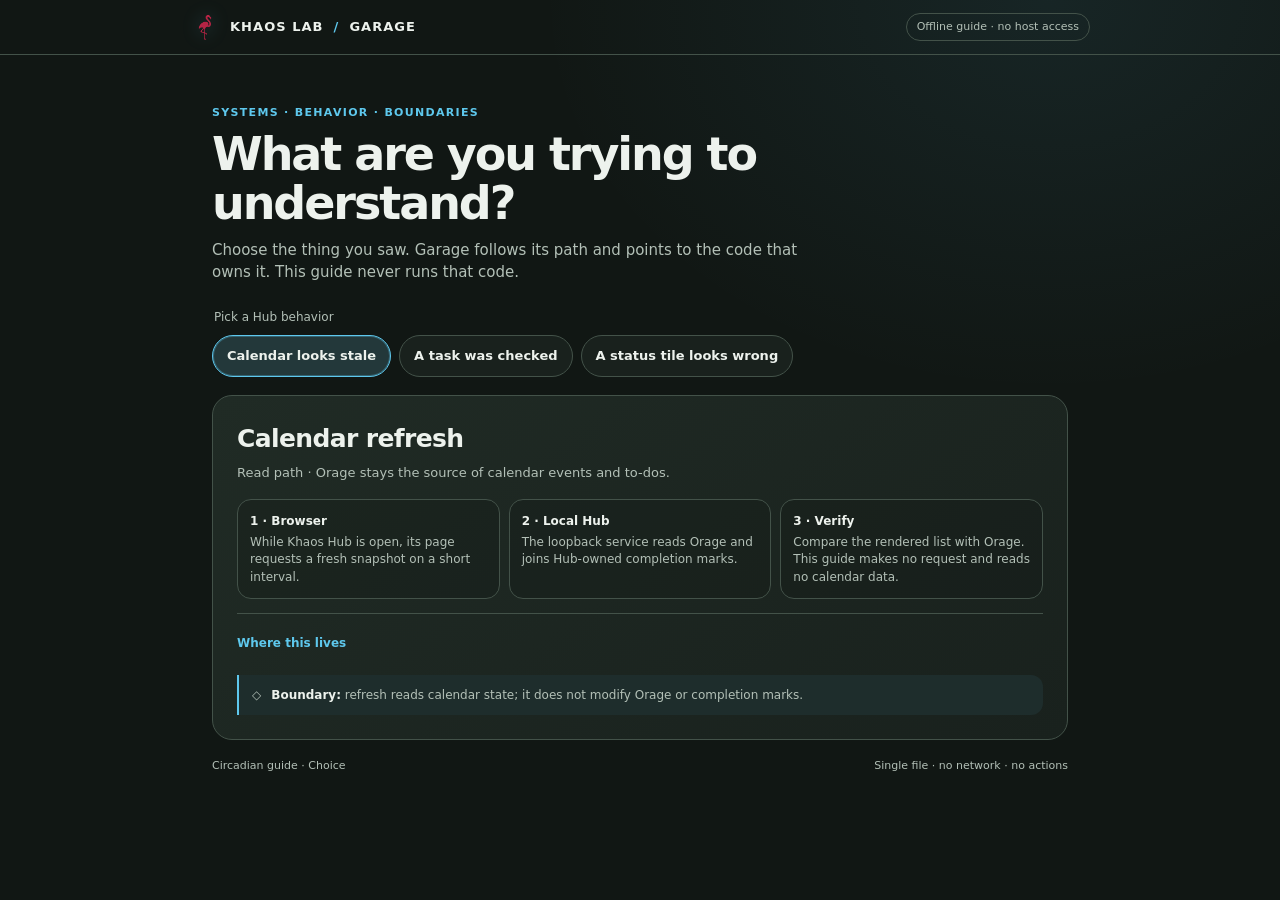
==== apps/surgery-workshop/garage.html @ 15146ae9 "Add flamingo mark to Garage guide" ====
<!doctype html>
<html lang="en" data-phase="choice">
<head>
  <meta charset="utf-8">
  <meta name="viewport" content="width=device-width, initial-scale=1, viewport-fit=cover">
  <meta name="color-scheme" content="dark">
  <meta http-equiv="Content-Security-Policy" content="default-src 'none'; script-src 'sha256-/oRCxbi/Ujf/NupQ1h5Ap+XFEtuH10cmDTjKqLeYPUA='; style-src 'sha256-V2mNKV0lddZavjaSSZyL/gI3XaQMJCJ0rju8p85yxZ4='; img-src data:; connect-src 'none'; font-src 'none'; base-uri 'none'; form-action 'none'; object-src 'none'; frame-ancestors 'none';">
  <meta name="referrer" content="no-referrer">
  <title>Garage · Khaos Lab</title>
  <style>
    :root{color-scheme:dark;--bg:#111714;--surface:#19211d;--raised:#202b25;--ink:#edf2ed;--muted:#b3c0b7;--line:#435249;--phase:#5ec8ed;font:16px/1.5 system-ui,-apple-system,"Segoe UI",sans-serif;background:var(--bg);color:var(--ink);font-synthesis:none;text-rendering:optimizeLegibility}
    *{box-sizing:border-box}body{min-width:320px;margin:0;background:radial-gradient(ellipse at 82% 0%,color-mix(in srgb,var(--phase) 8%,transparent),transparent 32rem),var(--bg)}
    a{color:inherit}button,input{font:inherit}.skip{position:absolute;left:12px;top:8px;z-index:2;padding:8px 12px;transform:translateY(-160%);border-radius:999px;background:var(--ink);color:var(--bg)}.skip:focus{transform:none}
    :focus-visible{outline:3px solid var(--phase);outline-offset:3px}.bar{display:flex;align-items:center;justify-content:space-between;gap:12px;padding:12px max(18px,calc((100vw - 900px)/2));border-bottom:1px solid var(--line)}
    .brand{display:flex;align-items:center;gap:10px;font-size:13px;font-weight:750;letter-spacing:.08em}.brand img{width:30px;height:30px;object-fit:contain;filter:drop-shadow(0 0 9px color-mix(in srgb,var(--phase) 30%,transparent))}.brand b{color:var(--phase)}.scope{padding:5px 10px;border:1px solid var(--line);border-radius:999px;color:var(--muted);font-size:11px}
    main{width:min(900px,100%);margin:auto;padding:clamp(22px,5vw,50px) 22px 32px}.eyebrow{margin:0 0 8px;color:var(--phase);font-size:11px;font-weight:760;letter-spacing:.12em;text-transform:uppercase}
    h1{margin:0;font-size:clamp(30px,5.2vw,46px);font-weight:620;letter-spacing:-.045em;line-height:1.08} .intro{max-width:62ch;margin:10px 0 24px;color:var(--muted);font-size:15px}
    fieldset{min-width:0;margin:0;padding:0;border:0}.legend{margin:0 0 9px;color:var(--muted);font-size:12px}.choices{display:flex;flex-wrap:wrap;gap:8px}.choice{display:inline-flex;min-height:42px;align-items:center;padding:8px 14px;border:1px solid var(--line);border-radius:999px;background:var(--surface);color:var(--ink);cursor:pointer;font-size:13px;font-weight:620;transition:background .16s,border-color .16s,transform .16s}
    .choice:hover{transform:translateY(-1px);border-color:var(--phase)}input:checked+.choice{border-color:var(--phase);background:color-mix(in srgb,var(--phase) 14%,var(--surface));box-shadow:inset 0 0 0 1px color-mix(in srgb,var(--phase) 30%,transparent)}
    .trace{margin-top:18px;padding:clamp(16px,3vw,24px);border:1px solid var(--line);border-radius:20px;background:linear-gradient(145deg,var(--raised),var(--surface))}.trace h2{margin:0;font-size:clamp(20px,3vw,25px);font-weight:650;letter-spacing:-.025em}.trace-intro{margin:6px 0 16px;color:var(--muted);font-size:13px}
    .path{display:grid;grid-template-columns:repeat(3,minmax(0,1fr));gap:9px;margin:0;padding:0;list-style:none}.path li{min-width:0;padding:12px;border:1px solid var(--line);border-radius:14px;background:color-mix(in srgb,var(--bg) 30%,transparent)}.path strong{display:block;margin-bottom:4px;font-size:12px}.path span{display:block;color:var(--muted);font-size:12px;line-height:1.45}
    details{margin-top:14px;border-top:1px solid var(--line);padding-top:11px}summary{width:max-content;max-width:100%;min-height:36px;display:flex;align-items:center;gap:8px;cursor:pointer;color:var(--phase);font-size:12px;font-weight:700}summary::marker{color:var(--phase)}.sources{display:grid;gap:6px;margin:10px 0 0;padding-left:18px;color:var(--muted);font-size:12px}.sources code{color:var(--ink);font:11px/1.45 ui-monospace,"SFMono-Regular",Consolas,monospace;overflow-wrap:anywhere}
    .boundary{display:flex;align-items:flex-start;gap:10px;margin:14px 0 0;padding:11px 13px;border-left:2px solid var(--phase);border-radius:0 12px 12px 0;background:color-mix(in srgb,var(--phase) 7%,var(--surface));color:var(--muted);font-size:12px}.boundary strong{color:var(--ink)}
    .foot{display:flex;flex-wrap:wrap;justify-content:space-between;gap:8px;margin-top:18px;color:var(--muted);font-size:11px}.foot a{color:var(--phase);text-decoration-thickness:1px;text-underline-offset:3px}
    .sr{position:absolute;width:1px;height:1px;overflow:hidden;clip:rect(0,0,0,0);clip-path:inset(50%);white-space:nowrap}.sr:focus-visible+.choice{outline:3px solid var(--phase);outline-offset:3px}
    html[data-phase="nyx"]{--phase:#ea9a97}html[data-phase="choice"]{--phase:#5ec8ed}html[data-phase="desire"]{--phase:#f6c177}html[data-phase="still-pine"]{--phase:#c4a7e7}
    @media(max-width:620px){main{padding-inline:16px}.path{grid-template-columns:1fr}.path li{padding:10px 12px}.bar{padding-inline:14px}.scope{font-size:10px}}
    @media(prefers-reduced-motion:reduce){*,*::before,*::after{scroll-behavior:auto!important;transition-duration:.01ms!important}.choice:hover{transform:none}}
  </style>
</head>
<body>
  <a class="skip" href="#main">Skip to guide</a>
  <header class="bar"><div class="brand"><img src="[data-uri]" alt="" aria-hidden="true">KHAOS LAB <b>/</b> GARAGE</div><span class="scope">Offline guide · no host access</span></header>
  <main id="main">
    <p class="eyebrow">SYSTEMS · BEHAVIOR · BOUNDARIES</p>
    <h1>What are you trying to understand?</h1>
    <p class="intro">Choose the thing you saw. Garage follows its path and points to the code that owns it. This guide never runs that code.</p>
    <fieldset>
      <legend class="legend">Pick a Hub behavior</legend>
      <div class="choices">
        <input class="sr" type="radio" name="context" id="ctx-refresh" checked>
        <label class="choice" for="ctx-refresh">Calendar looks stale</label>
        <input class="sr" type="radio" name="context" id="ctx-checkmark">
        <label class="choice" for="ctx-checkmark">A task was checked</label>
        <input class="sr" type="radio" name="context" id="ctx-tile">
        <label class="choice" for="ctx-tile">A status tile looks wrong</label>
      </div>
    </fieldset>

    <section class="trace trace-refresh" aria-labelledby="refresh-title">
      <h2 id="refresh-title">Calendar refresh</h2>
      <p class="trace-intro">Read path · Orage stays the source of calendar events and to-dos.</p>
      <ol class="path"><li><strong>1 · Browser</strong><span>While Khaos Hub is open, its page requests a fresh snapshot on a short interval.</span></li><li><strong>2 · Local Hub</strong><span>The loopback service reads Orage and joins Hub-owned completion marks.</span></li><li><strong>3 · Verify</strong><span>Compare the rendered list with Orage. This guide makes no request and reads no calendar data.</span></li></ol>
      <details><summary>Where this lives</summary><ul class="sources"><li><code>apps/khaos-hub/web/app.js</code> · refreshCalendar()</li><li><code>bin/khaos-hub</code> · calendar_items() / snapshot()</li><li><code>~/.local/share/orage/orage.ics</code> · source calendar</li></ul></details>
      <p class="boundary"><span aria-hidden="true">◇</span><span><strong>Boundary:</strong> refresh reads calendar state; it does not modify Orage or completion marks.</span></p>
    </section>
    <section class="trace trace-checkmark" aria-labelledby="checkmark-title">
      <h2 id="checkmark-title">Mark an item complete</h2>
      <p class="trace-intro">Narrow write · only the Hub’s completion state changes.</p>
      <ol class="path"><li><strong>1 · Browser</strong><span>A deliberate check sends the item ID, desired state, and revision.</span></li><li><strong>2 · Local Hub</strong><span>The loopback service checks origin, token, content type, and revision before saving.</span></li><li><strong>3 · Verify</strong><span>SQLite stores the mark and next revision. Orage text, status, and alarms stay unchanged.</span></li></ol>
      <details><summary>Where this lives</summary><ul class="sources"><li><code>apps/khaos-hub/web/app.js</code> · makeRow()</li><li><code>bin/khaos-hub</code> · Handler.allowed() / set_checked()</li><li><code>~/.local/share/khaos-hub/checks.db</code> · Hub-owned marks</li></ul></details>
      <p class="boundary"><span aria-hidden="true">◇</span><span><strong>Boundary:</strong> checking an item does not edit the Orage calendar.</span></p>
    </section>
    <section class="trace trace-tile" aria-labelledby="tile-title">
      <h2 id="tile-title">Inspect a status tile</h2>
      <p class="trace-intro">Fixture path · the overview’s sample tiles are not live telemetry.</p>
      <ol class="path"><li><strong>1 · Browser</strong><span>A selected sample scenario changes local presentation.</span></li><li><strong>2 · Fixture</strong><span>Labels and values come from a fixed array in the page bundle.</span></li><li><strong>3 · Verify</strong><span>There is no host, network, inventory, service, or cloud request behind these tiles.</span></li></ol>
      <details><summary>Where this lives</summary><ul class="sources"><li><code>apps/khaos-hub/web/index.html</code> · scenario controls</li><li><code>apps/khaos-hub/web/app.js</code> · cards[] / renderCards()</li></ul></details>
      <p class="boundary"><span aria-hidden="true">◇</span><span><strong>Boundary:</strong> sample values must not be treated as current system state.</span></p>
    </section>
    <footer class="foot"><span id="phase-label">Circadian guide · Choice</span><span>Single file · no network · no actions</span></footer>
  </main>
  <script>
    "use strict";
    const choices = [...document.querySelectorAll('input[name="context"]')];
    const traces = [...document.querySelectorAll('.trace')];
    function showContext() {
      const selected = choices.find(choice => choice.checked);
      const suffix = selected.id.replace('ctx-', '');
      traces.forEach(trace => { trace.hidden = !trace.classList.contains(`trace-${suffix}`); });
    }
    function setPhase() {
      const hour = new Date().getHours();
      const phase = hour < 6 || hour >= 21 ? 'nyx' : hour < 11 ? 'choice' : hour < 17 ? 'desire' : 'still-pine';
      document.documentElement.dataset.phase = phase;
      document.querySelector('#phase-label').textContent = `Circadian guide · ${phase.replace('-', ' ').replace(/\b\w/g, letter => letter.toUpperCase())}`;
    }
    choices.forEach(choice => choice.addEventListener('change', showContext));
    showContext(); setPhase(); setInterval(setPhase, 60000);
  </script>
</body>
</html>
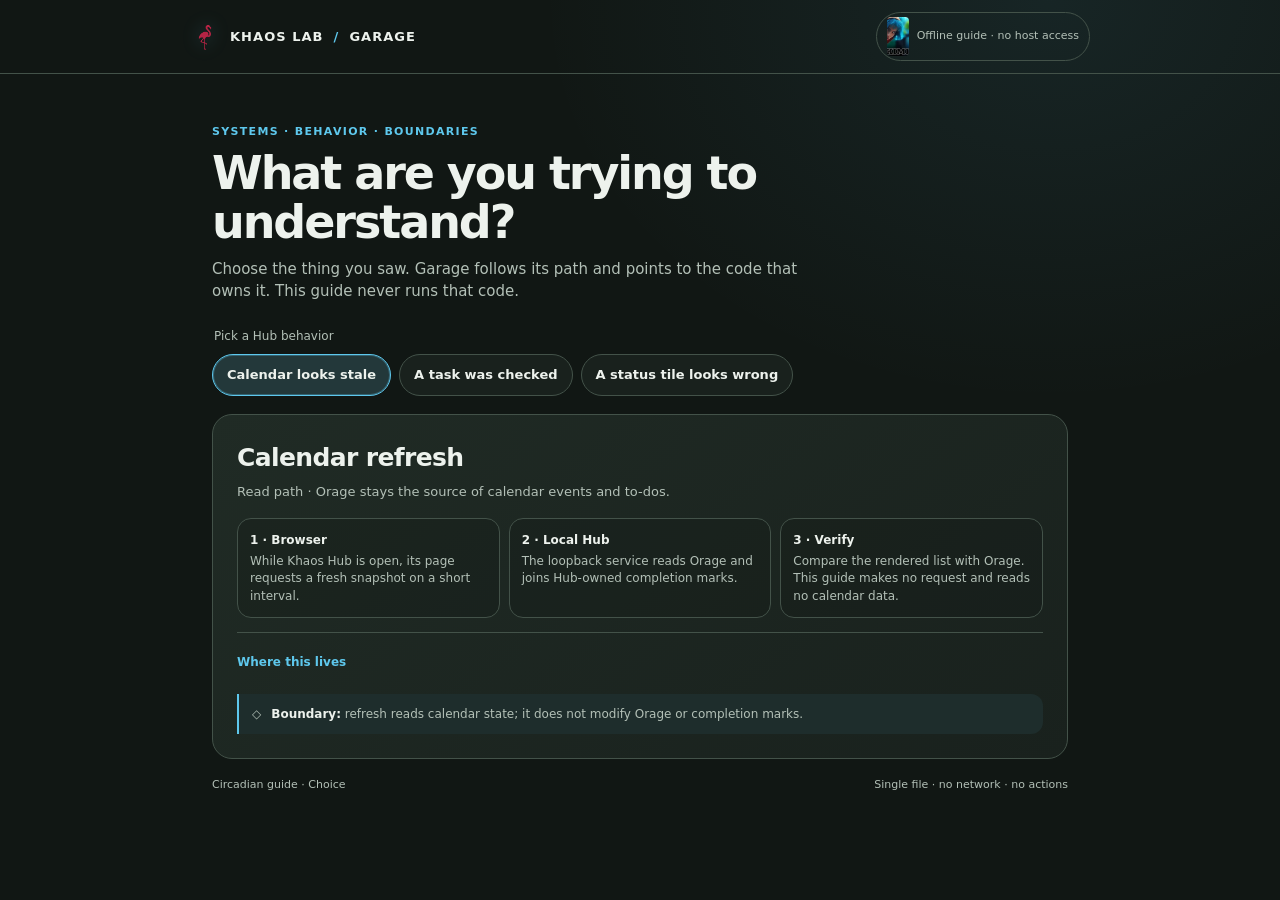
==== commit b9dda096: "Place Kimi wallpaper across Hub and Garage" ====
--- a/apps/surgery-workshop/garage.html
+++ b/apps/surgery-workshop/garage.html
@@ -4,7 +4,7 @@
   <meta charset="utf-8">
   <meta name="viewport" content="width=device-width, initial-scale=1, viewport-fit=cover">
   <meta name="color-scheme" content="dark">
-  <meta http-equiv="Content-Security-Policy" content="default-src 'none'; script-src 'sha256-/oRCxbi/Ujf/NupQ1h5Ap+XFEtuH10cmDTjKqLeYPUA='; style-src 'sha256-V2mNKV0lddZavjaSSZyL/gI3XaQMJCJ0rju8p85yxZ4='; img-src data:; connect-src 'none'; font-src 'none'; base-uri 'none'; form-action 'none'; object-src 'none'; frame-ancestors 'none';">
+  <meta http-equiv="Content-Security-Policy" content="default-src 'none'; script-src 'sha256-/oRCxbi/Ujf/NupQ1h5Ap+XFEtuH10cmDTjKqLeYPUA='; style-src 'sha256-67/rd/ySQ/ScGknBtT55vW5MFPFselOtuNJLcbR6eeE='; img-src data:; connect-src 'none'; font-src 'none'; base-uri 'none'; form-action 'none'; object-src 'none'; frame-ancestors 'none';">
   <meta name="referrer" content="no-referrer">
   <title>Garage · Khaos Lab</title>
   <style>
@@ -12,7 +12,7 @@
     *{box-sizing:border-box}body{min-width:320px;margin:0;background:radial-gradient(ellipse at 82% 0%,color-mix(in srgb,var(--phase) 8%,transparent),transparent 32rem),var(--bg)}
     a{color:inherit}button,input{font:inherit}.skip{position:absolute;left:12px;top:8px;z-index:2;padding:8px 12px;transform:translateY(-160%);border-radius:999px;background:var(--ink);color:var(--bg)}.skip:focus{transform:none}
     :focus-visible{outline:3px solid var(--phase);outline-offset:3px}.bar{display:flex;align-items:center;justify-content:space-between;gap:12px;padding:12px max(18px,calc((100vw - 900px)/2));border-bottom:1px solid var(--line)}
-    .brand{display:flex;align-items:center;gap:10px;font-size:13px;font-weight:750;letter-spacing:.08em}.brand img{width:30px;height:30px;object-fit:contain;filter:drop-shadow(0 0 9px color-mix(in srgb,var(--phase) 30%,transparent))}.brand b{color:var(--phase)}.scope{padding:5px 10px;border:1px solid var(--line);border-radius:999px;color:var(--muted);font-size:11px}
+    .brand{display:flex;align-items:center;gap:10px;font-size:13px;font-weight:750;letter-spacing:.08em}.brand img{width:30px;height:30px;object-fit:contain;filter:drop-shadow(0 0 9px color-mix(in srgb,var(--phase) 30%,transparent))}.brand b{color:var(--phase)}.scope{display:flex;align-items:center;gap:8px;padding:4px 10px;border:1px solid var(--line);border-radius:999px;color:var(--muted);font-size:11px}.scope img{display:block;width:22px;height:39px;object-fit:cover;border-radius:4px}
     main{width:min(900px,100%);margin:auto;padding:clamp(22px,5vw,50px) 22px 32px}.eyebrow{margin:0 0 8px;color:var(--phase);font-size:11px;font-weight:760;letter-spacing:.12em;text-transform:uppercase}
     h1{margin:0;font-size:clamp(30px,5.2vw,46px);font-weight:620;letter-spacing:-.045em;line-height:1.08} .intro{max-width:62ch;margin:10px 0 24px;color:var(--muted);font-size:15px}
     fieldset{min-width:0;margin:0;padding:0;border:0}.legend{margin:0 0 9px;color:var(--muted);font-size:12px}.choices{display:flex;flex-wrap:wrap;gap:8px}.choice{display:inline-flex;min-height:42px;align-items:center;padding:8px 14px;border:1px solid var(--line);border-radius:999px;background:var(--surface);color:var(--ink);cursor:pointer;font-size:13px;font-weight:620;transition:background .16s,border-color .16s,transform .16s}
@@ -24,13 +24,13 @@
     .foot{display:flex;flex-wrap:wrap;justify-content:space-between;gap:8px;margin-top:18px;color:var(--muted);font-size:11px}.foot a{color:var(--phase);text-decoration-thickness:1px;text-underline-offset:3px}
     .sr{position:absolute;width:1px;height:1px;overflow:hidden;clip:rect(0,0,0,0);clip-path:inset(50%);white-space:nowrap}.sr:focus-visible+.choice{outline:3px solid var(--phase);outline-offset:3px}
     html[data-phase="nyx"]{--phase:#ea9a97}html[data-phase="choice"]{--phase:#5ec8ed}html[data-phase="desire"]{--phase:#f6c177}html[data-phase="still-pine"]{--phase:#c4a7e7}
-    @media(max-width:620px){main{padding-inline:16px}.path{grid-template-columns:1fr}.path li{padding:10px 12px}.bar{padding-inline:14px}.scope{font-size:10px}}
+    @media(max-width:620px){main{padding-inline:16px}.path{grid-template-columns:1fr}.path li{padding:10px 12px}.bar{padding-inline:14px}.scope{font-size:10px}}@media(max-width:420px){.bar{gap:8px}.scope{gap:6px;padding:3px 6px;font-size:9px}.scope img{width:18px;height:32px}}
     @media(prefers-reduced-motion:reduce){*,*::before,*::after{scroll-behavior:auto!important;transition-duration:.01ms!important}.choice:hover{transform:none}}
   </style>
 </head>
 <body>
   <a class="skip" href="#main">Skip to guide</a>
-  <header class="bar"><div class="brand"><img src="[data-uri]" alt="" aria-hidden="true">KHAOS LAB <b>/</b> GARAGE</div><span class="scope">Offline guide · no host access</span></header>
+  <header class="bar"><div class="brand"><img src="[data-uri]" alt="" aria-hidden="true">KHAOS LAB <b>/</b> GARAGE</div><span class="scope"><img src="[data-uri]" alt="Kimi portrait wallpaper with the KIMI wordmark"><span>Offline guide · no host access</span></span></header>
   <main id="main">
     <p class="eyebrow">SYSTEMS · BEHAVIOR · BOUNDARIES</p>
     <h1>What are you trying to understand?</h1>
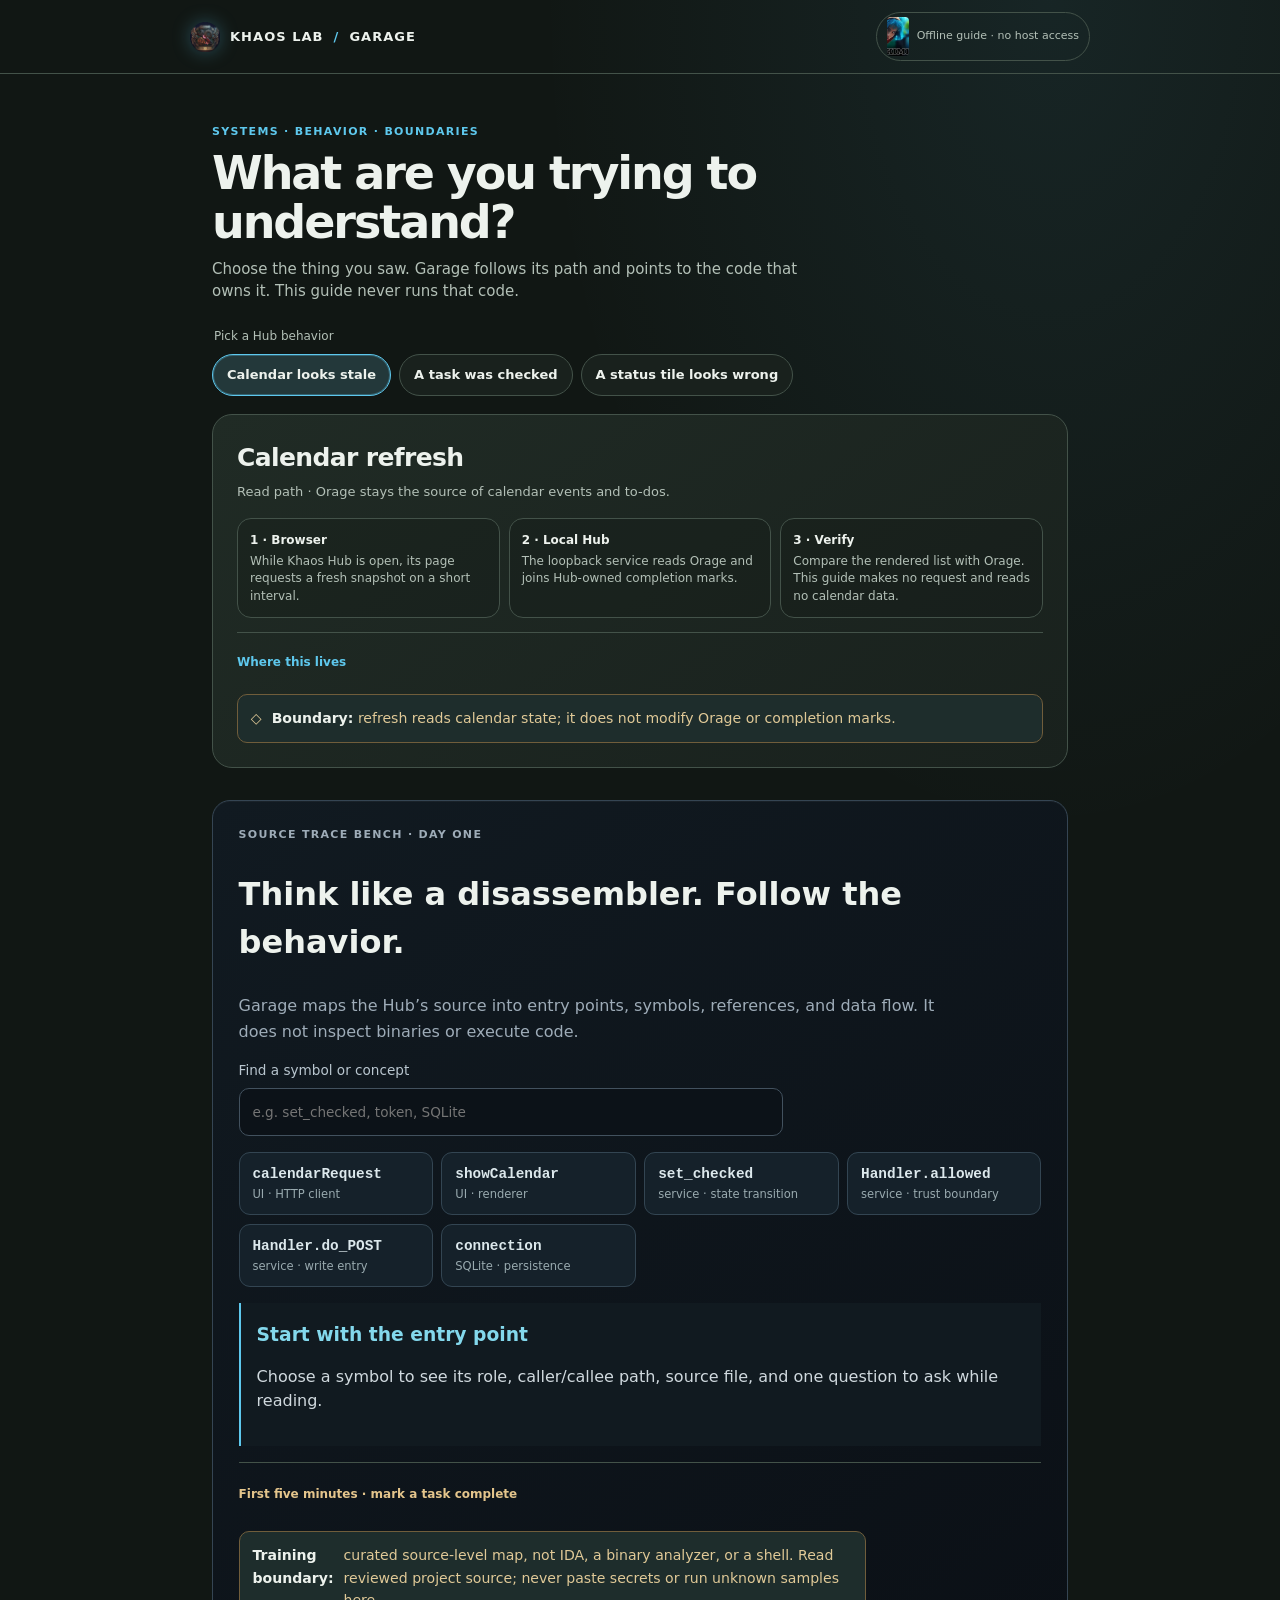
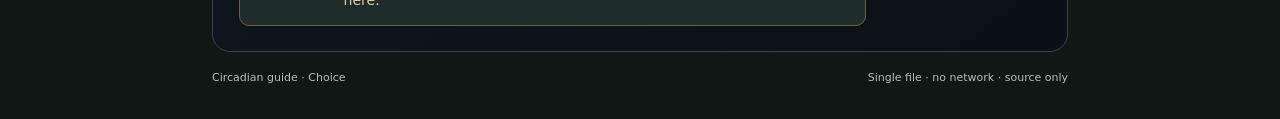
==== commit 63eb1385: "Add local Hub library and Garage source tracing" ====
--- a/apps/surgery-workshop/garage.html
+++ b/apps/surgery-workshop/garage.html
@@ -4,7 +4,7 @@
   <meta charset="utf-8">
   <meta name="viewport" content="width=device-width, initial-scale=1, viewport-fit=cover">
   <meta name="color-scheme" content="dark">
-  <meta http-equiv="Content-Security-Policy" content="default-src 'none'; script-src 'sha256-/oRCxbi/Ujf/NupQ1h5Ap+XFEtuH10cmDTjKqLeYPUA='; style-src 'sha256-67/rd/ySQ/ScGknBtT55vW5MFPFselOtuNJLcbR6eeE='; img-src data:; connect-src 'none'; font-src 'none'; base-uri 'none'; form-action 'none'; object-src 'none'; frame-ancestors 'none';">
+  <meta http-equiv="Content-Security-Policy" content="default-src 'none'; script-src 'sha256-d2JpzVwRiDruayd+v5EXFjz5TzQUBJo9If6RDzv/dw0='; style-src 'sha256-+3y1/sir3uFOw8q7n0xt4KF2AsEjAlVgm+z4Sl9UlbA='; img-src data:; connect-src 'none'; font-src 'none'; base-uri 'none'; form-action 'none'; object-src 'none'; frame-ancestors 'none';">
   <meta name="referrer" content="no-referrer">
   <title>Garage · Khaos Lab</title>
   <style>
@@ -26,11 +26,11 @@
     html[data-phase="nyx"]{--phase:#ea9a97}html[data-phase="choice"]{--phase:#5ec8ed}html[data-phase="desire"]{--phase:#f6c177}html[data-phase="still-pine"]{--phase:#c4a7e7}
     @media(max-width:620px){main{padding-inline:16px}.path{grid-template-columns:1fr}.path li{padding:10px 12px}.bar{padding-inline:14px}.scope{font-size:10px}}@media(max-width:420px){.bar{gap:8px}.scope{gap:6px;padding:3px 6px;font-size:9px}.scope img{width:18px;height:32px}}
     @media(prefers-reduced-motion:reduce){*,*::before,*::after{scroll-behavior:auto!important;transition-duration:.01ms!important}.choice:hover{transform:none}}
-  </style>
+  .trace-bench{margin-top:2rem;padding:clamp(1rem,3vw,1.6rem);border:1px solid #354553;border-radius:18px;background:linear-gradient(145deg,#111a21,#0b1016);box-shadow:inset 0 1px #ffffff0a}.trace-bench h2{font-size:clamp(1.35rem,4vw,2rem)}.trace-bench>p{max-width:70ch;color:#9eacb8;line-height:1.6}.bench-search{display:grid;gap:.45rem;max-width:34rem;color:#b9c6cf;font-size:.85rem}.bench-search input{padding:.8rem;border-radius:10px;border:1px solid #42515e;background:#0c1218;color:#edf2f5;font:inherit}.symbol-grid{display:grid;grid-template-columns:repeat(auto-fit,minmax(175px,1fr));gap:.55rem;margin:1rem 0}.symbol-grid button{padding:.8rem;text-align:left;border:1px solid #334552;border-radius:11px;background:#15212a;color:#dce8ec;font:600 .9rem ui-monospace,monospace;cursor:pointer}.symbol-grid button:hover,.symbol-grid button:focus-visible{border-color:#5ec8ed;outline:2px solid #5ec8ed55}.symbol-grid small{display:block;margin-top:.35rem;color:#99aaaf;font:500 .72rem system-ui}.symbol-detail{padding:1rem;border-left:2px solid #5ec8ed;background:#111a20}.symbol-detail h3{margin:.1rem 0 .7rem;color:#83d8ec}.symbol-detail p{line-height:1.55;color:#d0d9de}.starter{margin:1rem 0;color:#d5dfe4}.starter summary{cursor:pointer;padding:.7rem 0;color:#e4c58c}.starter li{margin:.55rem 0;line-height:1.55}.boundary{padding:.8rem;border:1px solid #705d3b;border-radius:10px;color:#e0c997!important;font-size:.88rem}</style>
 </head>
 <body>
   <a class="skip" href="#main">Skip to guide</a>
-  <header class="bar"><div class="brand"><img src="[data-uri]" alt="" aria-hidden="true">KHAOS LAB <b>/</b> GARAGE</div><span class="scope"><img src="[data-uri]" alt="Kimi portrait wallpaper with the KIMI wordmark"><span>Offline guide · no host access</span></span></header>
+  <header class="bar"><div class="brand"><img src="[data-uri]" alt="" aria-hidden="true">KHAOS LAB <b>/</b> GARAGE</div><span class="scope"><img src="[data-uri]" alt="Kimi portrait wallpaper with the KIMI wordmark"><span>Offline guide · no host access</span></span></header>
   <main id="main">
     <p class="eyebrow">SYSTEMS · BEHAVIOR · BOUNDARIES</p>
     <h1>What are you trying to understand?</h1>
@@ -68,10 +68,47 @@
       <details><summary>Where this lives</summary><ul class="sources"><li><code>apps/khaos-hub/web/index.html</code> · scenario controls</li><li><code>apps/khaos-hub/web/app.js</code> · cards[] / renderCards()</li></ul></details>
       <p class="boundary"><span aria-hidden="true">◇</span><span><strong>Boundary:</strong> sample values must not be treated as current system state.</span></p>
     </section>
-    <footer class="foot"><span id="phase-label">Circadian guide · Choice</span><span>Single file · no network · no actions</span></footer>
+    <section class="trace-bench" aria-labelledby="bench-title">
+      <p class="eyebrow">SOURCE TRACE BENCH · DAY ONE</p><h2 id="bench-title">Think like a disassembler. Follow the behavior.</h2>
+      <p>Garage maps the Hub’s source into entry points, symbols, references, and data flow. It does not inspect binaries or execute code.</p>
+      <label class="bench-search">Find a symbol or concept <input id="symbol-search" type="search" placeholder="e.g. set_checked, token, SQLite"></label>
+      <div class="symbol-grid" id="symbol-grid">
+        <button type="button" data-symbol="calendarRequest">calendarRequest <small>UI · HTTP client</small></button>
+        <button type="button" data-symbol="showCalendar">showCalendar <small>UI · renderer</small></button>
+        <button type="button" data-symbol="set_checked">set_checked <small>service · state transition</small></button>
+        <button type="button" data-symbol="Handler.allowed">Handler.allowed <small>service · trust boundary</small></button>
+        <button type="button" data-symbol="Handler.do_POST">Handler.do_POST <small>service · write entry</small></button>
+        <button type="button" data-symbol="connection">connection <small>SQLite · persistence</small></button>
+      </div>
+      <article class="symbol-detail" id="symbol-detail" aria-live="polite"><h3>Start with the entry point</h3><p>Choose a symbol to see its role, caller/callee path, source file, and one question to ask while reading.</p></article>
+      <details class="starter"><summary>First five minutes · mark a task complete</summary>
+        <ol><li>Start at the visible checkbox in <code>apps/khaos-hub/web/app.js</code> → <code>makeRow()</code>.</li><li>Follow its event to <code>calendarRequest()</code> and <code>POST /api/calendar/check</code>.</li><li>Trace <code>Handler.do_POST()</code>; check <code>Handler.allowed()</code> and the session token first.</li><li>Follow validation into <code>set_checked()</code>, then <code>connection()</code> and <code>checks.db</code>.</li><li>Trace the response back to <code>showCalendar()</code>. Ask: which source of truth changed?</li></ol>
+      </details>
+      <p class="boundary"><strong>Training boundary:</strong> curated source-level map, not IDA, a binary analyzer, or a shell. Read reviewed project source; never paste secrets or run unknown samples here.</p>
+    </section>
+    <footer class="foot"><span id="phase-label">Circadian guide · Choice</span><span>Single file · no network · source only</span></footer>
   </main>
   <script>
     "use strict";
+    const symbolData = {
+      "calendarRequest": ["UI request wrapper", "makeRow() / refreshCalendar() → fetch → local Hub route", "apps/khaos-hub/web/app.js", "What response condition stops the UI from treating the request as successful?"],
+      "showCalendar": ["Snapshot renderer", "refreshCalendar() → GET /api/calendar → showCalendar() → DOM rows", "apps/khaos-hub/web/app.js", "Which values come from Orage, and which are Hub-owned marks?"],
+      "set_checked": ["Revision-checked state transition", "Handler.do_POST() → set_checked() → snapshot() + connection()", "bin/khaos-hub", "What stale revision is rejected before SQLite is updated?"],
+      "Handler.allowed": ["Request trust boundary", "Handler.do_GET()/do_POST() → allowed() → Host, Fetch Metadata, Origin checks", "bin/khaos-hub", "Which browser-origin conditions are denied?"],
+      "Handler.do_POST": ["Write-route entry point", "request → route allowlist → token/body checks → set_checked() or library operation", "bin/khaos-hub", "What is the maximum accepted body, and what does the token authorize?"],
+      "connection": ["Calendar persistence boundary", "snapshot()/set_checked() → connection() → checks.db", "bin/khaos-hub", "Why does this database store completion marks instead of editing Orage?"]
+    };
+    const detail = document.querySelector("#symbol-detail");
+    function describeSymbol(name) {
+      const record = symbolData[name]; if (!record) return;
+      const heading=document.createElement("h3"); heading.textContent=name+" · "+record[0];
+      const path=document.createElement("p"); path.textContent="Trace: "+record[1];
+      const source=document.createElement("p"); source.textContent="Source: "+record[2];
+      const question=document.createElement("p"); question.textContent="Analyst prompt: "+record[3];
+      detail.replaceChildren(heading,path,source,question);
+    }
+    document.querySelectorAll("[data-symbol]").forEach(button=>button.addEventListener("click",()=>describeSymbol(button.dataset.symbol)));
+    document.querySelector("#symbol-search").addEventListener("input",event=>{const query=event.target.value.toLowerCase();document.querySelectorAll("[data-symbol]").forEach(button=>{button.hidden=!button.textContent.toLowerCase().includes(query)})});
     const choices = [...document.querySelectorAll('input[name="context"]')];
     const traces = [...document.querySelectorAll('.trace')];
     function showContext() {
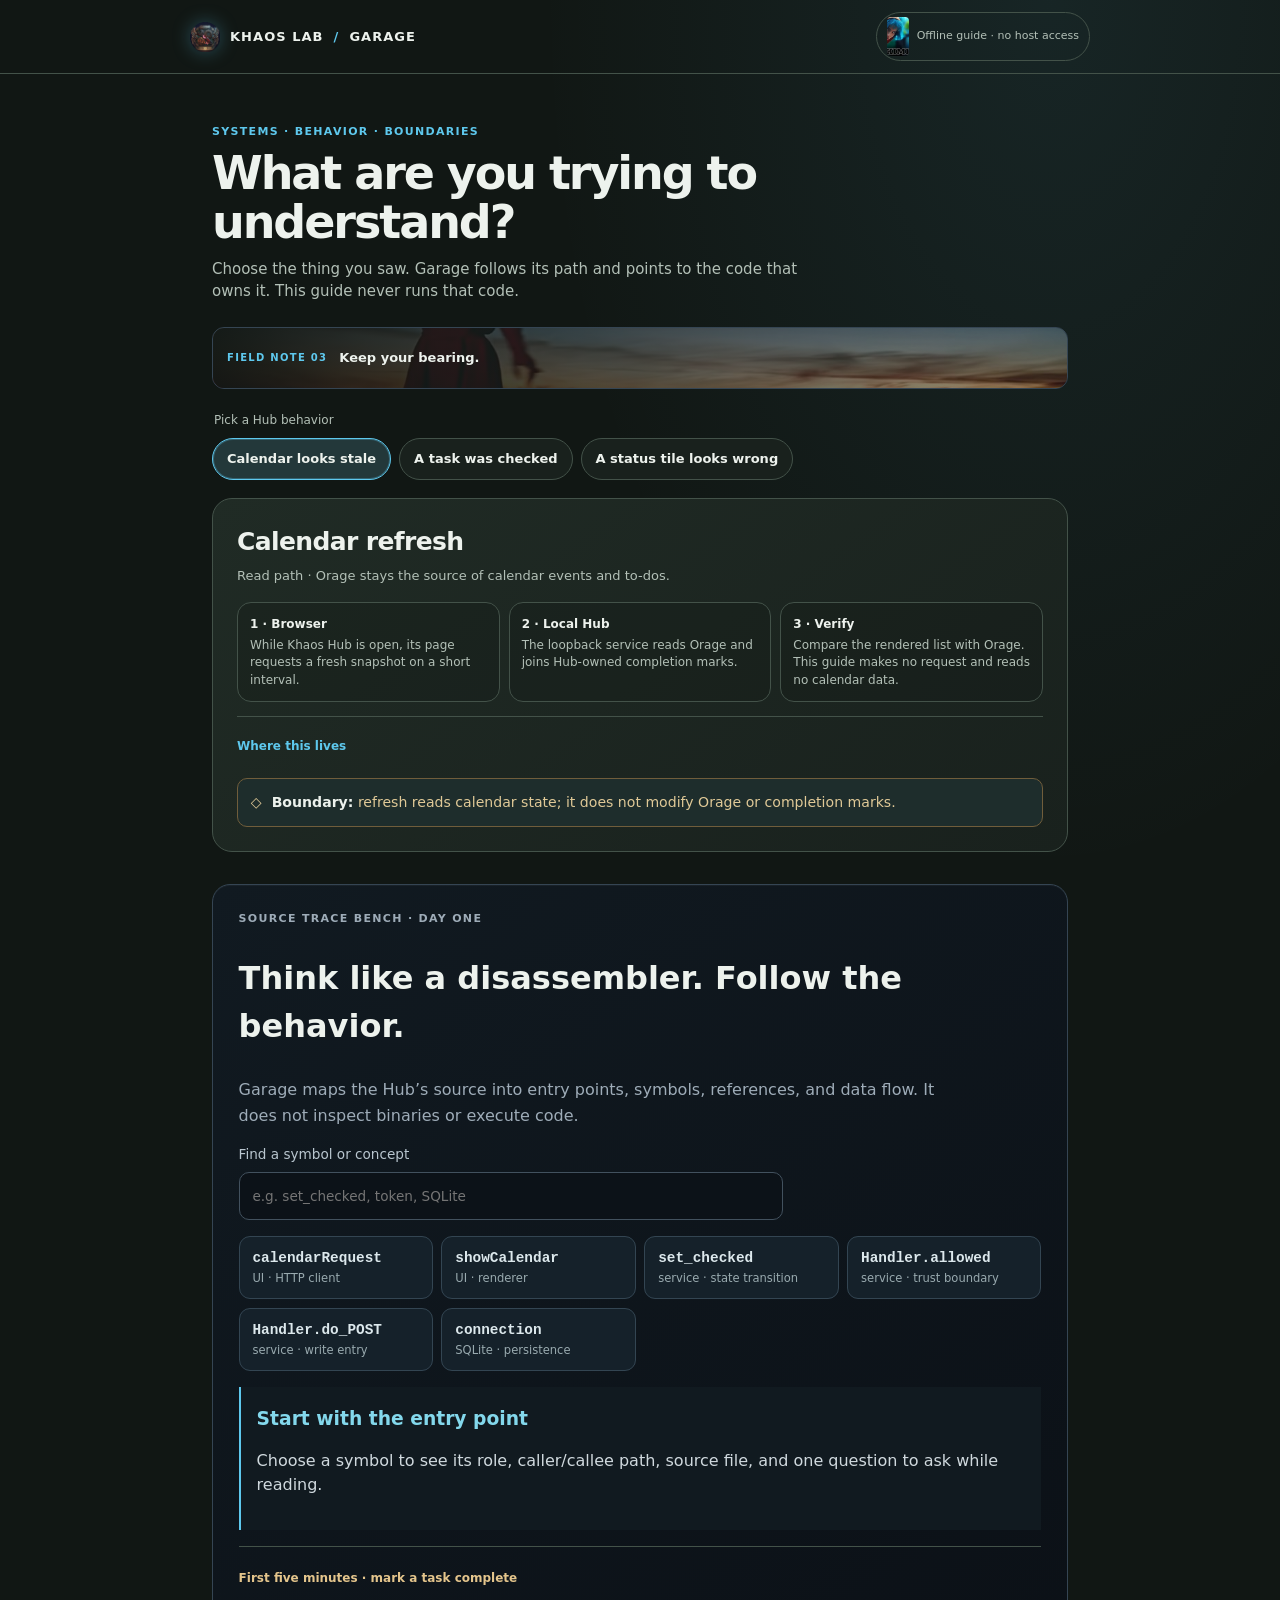
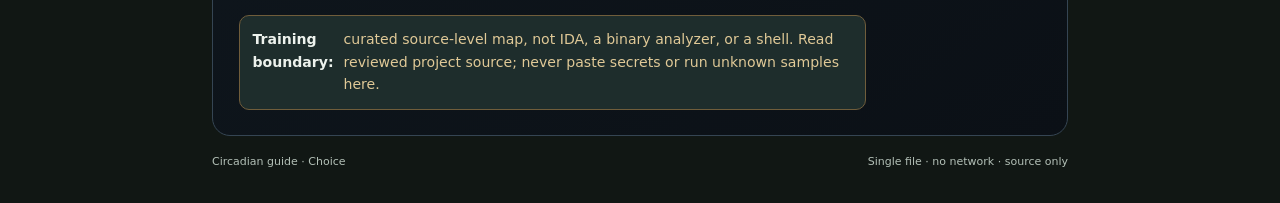
==== commit b1404c09: "Refine Hub and Lab UI with horizon artwork" ====
--- a/apps/surgery-workshop/garage.html
+++ b/apps/surgery-workshop/garage.html
@@ -4,7 +4,7 @@
   <meta charset="utf-8">
   <meta name="viewport" content="width=device-width, initial-scale=1, viewport-fit=cover">
   <meta name="color-scheme" content="dark">
-  <meta http-equiv="Content-Security-Policy" content="default-src 'none'; script-src 'sha256-d2JpzVwRiDruayd+v5EXFjz5TzQUBJo9If6RDzv/dw0='; style-src 'sha256-+3y1/sir3uFOw8q7n0xt4KF2AsEjAlVgm+z4Sl9UlbA='; img-src data:; connect-src 'none'; font-src 'none'; base-uri 'none'; form-action 'none'; object-src 'none'; frame-ancestors 'none';">
+  <meta http-equiv="Content-Security-Policy" content="default-src 'none'; script-src 'sha256-d2JpzVwRiDruayd+v5EXFjz5TzQUBJo9If6RDzv/dw0='; style-src 'sha256-KdM3ZJt17Hs5Gr9On4xYBkRxBYVwb6QJNe7gLqIuWHI='; img-src data:; connect-src 'none'; font-src 'none'; base-uri 'none'; form-action 'none'; object-src 'none'; frame-ancestors 'none';">
   <meta name="referrer" content="no-referrer">
   <title>Garage · Khaos Lab</title>
   <style>
@@ -26,7 +26,10 @@
     html[data-phase="nyx"]{--phase:#ea9a97}html[data-phase="choice"]{--phase:#5ec8ed}html[data-phase="desire"]{--phase:#f6c177}html[data-phase="still-pine"]{--phase:#c4a7e7}
     @media(max-width:620px){main{padding-inline:16px}.path{grid-template-columns:1fr}.path li{padding:10px 12px}.bar{padding-inline:14px}.scope{font-size:10px}}@media(max-width:420px){.bar{gap:8px}.scope{gap:6px;padding:3px 6px;font-size:9px}.scope img{width:18px;height:32px}}
     @media(prefers-reduced-motion:reduce){*,*::before,*::after{scroll-behavior:auto!important;transition-duration:.01ms!important}.choice:hover{transform:none}}
-  .trace-bench{margin-top:2rem;padding:clamp(1rem,3vw,1.6rem);border:1px solid #354553;border-radius:18px;background:linear-gradient(145deg,#111a21,#0b1016);box-shadow:inset 0 1px #ffffff0a}.trace-bench h2{font-size:clamp(1.35rem,4vw,2rem)}.trace-bench>p{max-width:70ch;color:#9eacb8;line-height:1.6}.bench-search{display:grid;gap:.45rem;max-width:34rem;color:#b9c6cf;font-size:.85rem}.bench-search input{padding:.8rem;border-radius:10px;border:1px solid #42515e;background:#0c1218;color:#edf2f5;font:inherit}.symbol-grid{display:grid;grid-template-columns:repeat(auto-fit,minmax(175px,1fr));gap:.55rem;margin:1rem 0}.symbol-grid button{padding:.8rem;text-align:left;border:1px solid #334552;border-radius:11px;background:#15212a;color:#dce8ec;font:600 .9rem ui-monospace,monospace;cursor:pointer}.symbol-grid button:hover,.symbol-grid button:focus-visible{border-color:#5ec8ed;outline:2px solid #5ec8ed55}.symbol-grid small{display:block;margin-top:.35rem;color:#99aaaf;font:500 .72rem system-ui}.symbol-detail{padding:1rem;border-left:2px solid #5ec8ed;background:#111a20}.symbol-detail h3{margin:.1rem 0 .7rem;color:#83d8ec}.symbol-detail p{line-height:1.55;color:#d0d9de}.starter{margin:1rem 0;color:#d5dfe4}.starter summary{cursor:pointer;padding:.7rem 0;color:#e4c58c}.starter li{margin:.55rem 0;line-height:1.55}.boundary{padding:.8rem;border:1px solid #705d3b;border-radius:10px;color:#e0c997!important;font-size:.88rem}</style>
+  .trace-bench{margin-top:2rem;padding:clamp(1rem,3vw,1.6rem);border:1px solid #354553;border-radius:18px;background:linear-gradient(145deg,#111a21,#0b1016);box-shadow:inset 0 1px #ffffff0a}.trace-bench h2{font-size:clamp(1.35rem,4vw,2rem)}.trace-bench>p{max-width:70ch;color:#9eacb8;line-height:1.6}.bench-search{display:grid;gap:.45rem;max-width:34rem;color:#b9c6cf;font-size:.85rem}.bench-search input{padding:.8rem;border-radius:10px;border:1px solid #42515e;background:#0c1218;color:#edf2f5;font:inherit}.symbol-grid{display:grid;grid-template-columns:repeat(auto-fit,minmax(175px,1fr));gap:.55rem;margin:1rem 0}.symbol-grid button{padding:.8rem;text-align:left;border:1px solid #334552;border-radius:11px;background:#15212a;color:#dce8ec;font:600 .9rem ui-monospace,monospace;cursor:pointer}.symbol-grid button:hover,.symbol-grid button:focus-visible{border-color:#5ec8ed;outline:2px solid #5ec8ed55}.symbol-grid small{display:block;margin-top:.35rem;color:#99aaaf;font:500 .72rem system-ui}.symbol-detail{padding:1rem;border-left:2px solid #5ec8ed;background:#111a20}.symbol-detail h3{margin:.1rem 0 .7rem;color:#83d8ec}.symbol-detail p{line-height:1.55;color:#d0d9de}.starter{margin:1rem 0;color:#d5dfe4}.starter summary{cursor:pointer;padding:.7rem 0;color:#e4c58c}.starter li{margin:.55rem 0;line-height:1.55}.boundary{padding:.8rem;border:1px solid #705d3b;border-radius:10px;color:#e0c997!important;font-size:.88rem}
+    .horizon-note{position:relative;display:flex;align-items:center;min-height:62px;margin:0 0 22px;overflow:hidden;border:1px solid #354553;border-radius:12px;background:#101720}.horizon-note img{position:absolute;inset:0;width:100%;height:100%;object-fit:cover;object-position:62% 74%;opacity:.66}.horizon-note:after{position:absolute;inset:0;background:linear-gradient(90deg,#111714ee,#11171488 54%,#11171418);content:""}.horizon-note figcaption{position:relative;z-index:1;display:flex;align-items:center;gap:12px;padding:9px 14px}.horizon-note figcaption span{color:var(--phase);font-size:10px;font-weight:760;letter-spacing:.13em}.horizon-note figcaption strong{font-size:13px;font-weight:650}
+    @media(max-width:620px){.horizon-note{min-height:52px;margin-bottom:18px}.horizon-note figcaption{gap:9px;padding-inline:11px}.horizon-note figcaption strong{font-size:12px}}
+  </style>
 </head>
 <body>
   <a class="skip" href="#main">Skip to guide</a>
@@ -35,6 +38,7 @@
     <p class="eyebrow">SYSTEMS · BEHAVIOR · BOUNDARIES</p>
     <h1>What are you trying to understand?</h1>
     <p class="intro">Choose the thing you saw. Garage follows its path and points to the code that owns it. This guide never runs that code.</p>
+    <figure class="horizon-note"><img src="[data-uri]" alt="A figure in red points across a sunset horizon"><figcaption><span>FIELD NOTE 03</span><strong>Keep your bearing.</strong></figcaption></figure>
     <fieldset>
       <legend class="legend">Pick a Hub behavior</legend>
       <div class="choices">
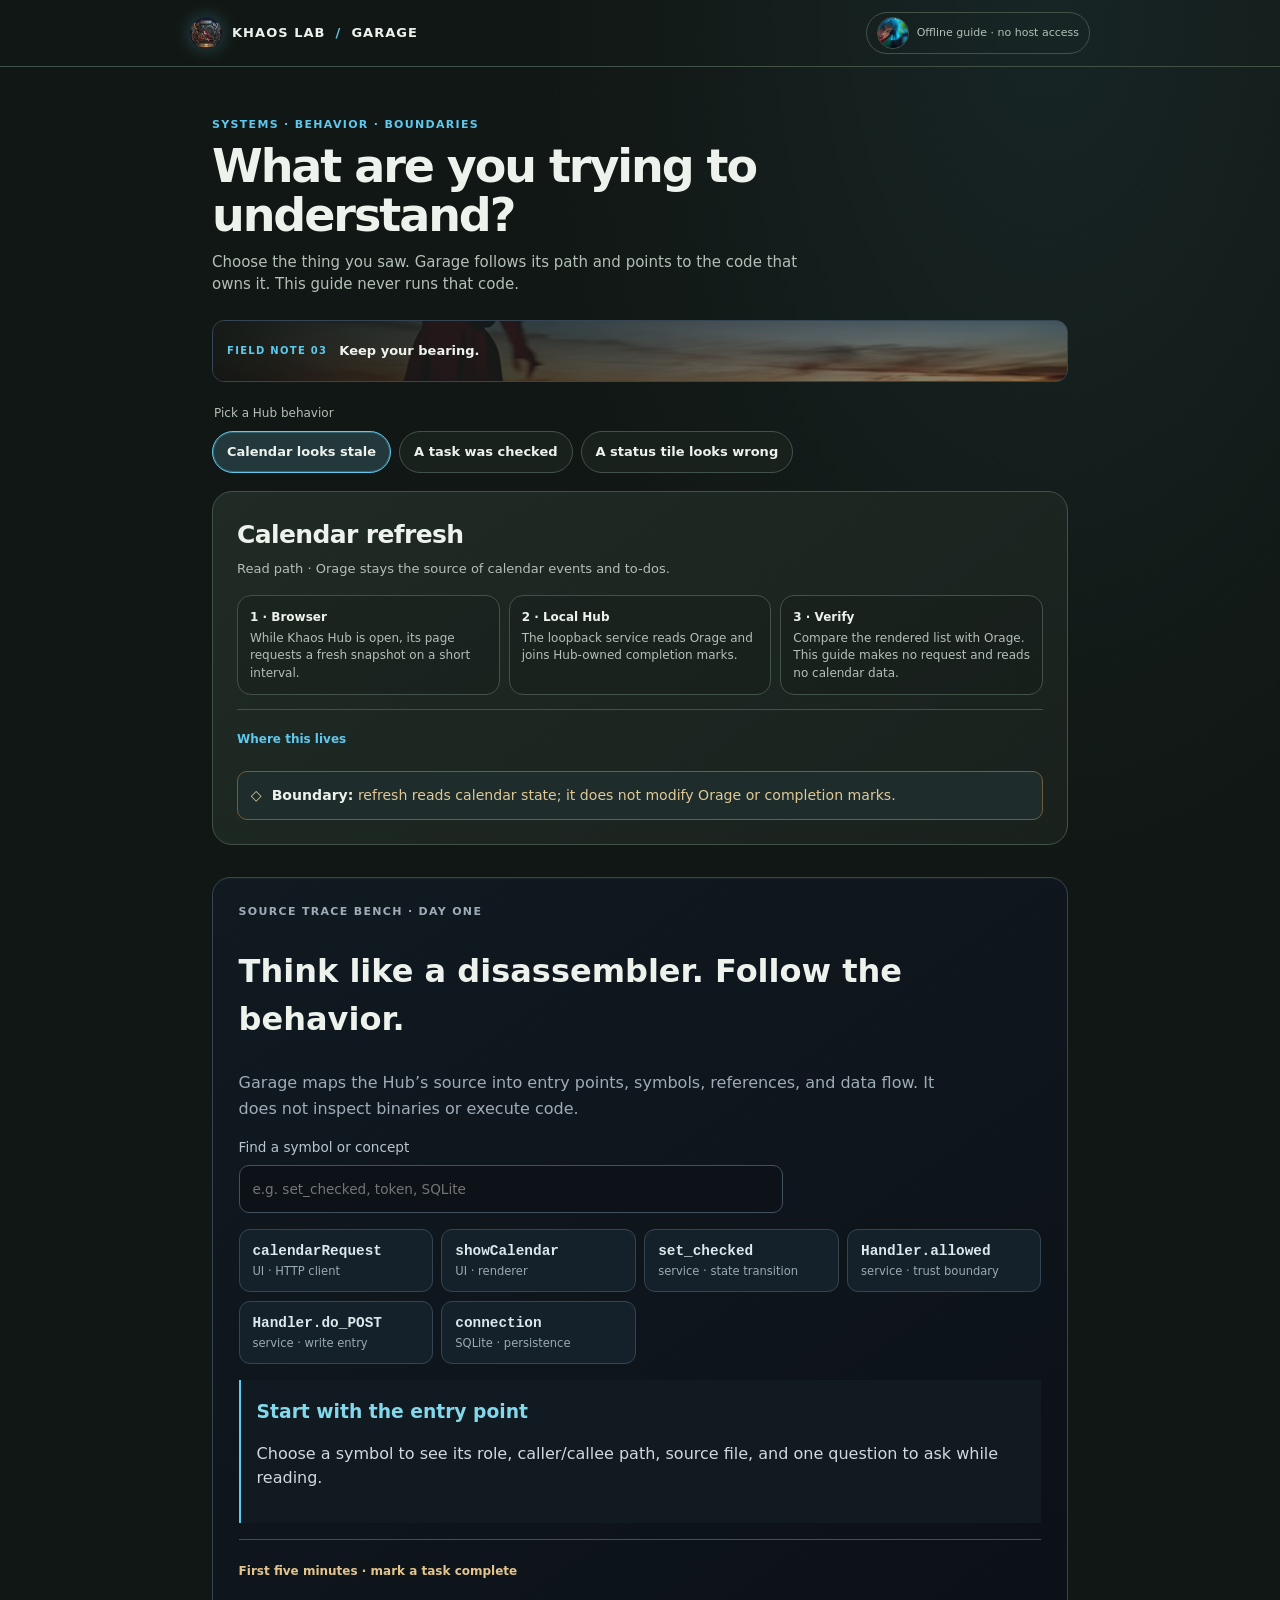
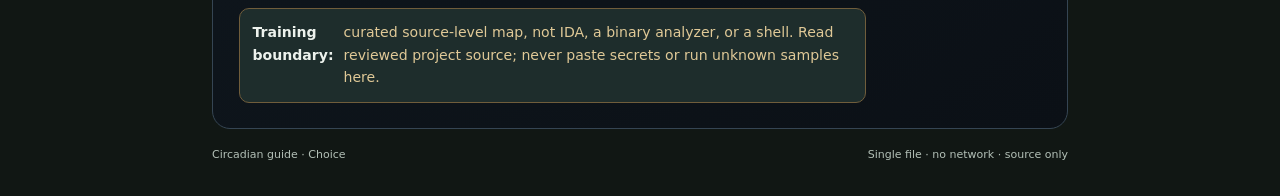
==== commit 61869561: "Round Khaos Lab and Arc Break icon surfaces" ====
--- a/apps/surgery-workshop/garage.html
+++ b/apps/surgery-workshop/garage.html
@@ -4,7 +4,7 @@
   <meta charset="utf-8">
   <meta name="viewport" content="width=device-width, initial-scale=1, viewport-fit=cover">
   <meta name="color-scheme" content="dark">
-  <meta http-equiv="Content-Security-Policy" content="default-src 'none'; script-src 'sha256-d2JpzVwRiDruayd+v5EXFjz5TzQUBJo9If6RDzv/dw0='; style-src 'sha256-KdM3ZJt17Hs5Gr9On4xYBkRxBYVwb6QJNe7gLqIuWHI='; img-src data:; connect-src 'none'; font-src 'none'; base-uri 'none'; form-action 'none'; object-src 'none'; frame-ancestors 'none';">
+  <meta http-equiv="Content-Security-Policy" content="default-src 'none'; script-src 'sha256-d2JpzVwRiDruayd+v5EXFjz5TzQUBJo9If6RDzv/dw0='; style-src 'sha256-GOBjj4EtMA4RINbiY7FT4bvV2Vs/zXoGcf24AhdXr7k='; img-src data:; connect-src 'none'; font-src 'none'; base-uri 'none'; form-action 'none'; object-src 'none'; frame-ancestors 'none';">
   <meta name="referrer" content="no-referrer">
   <title>Garage · Khaos Lab</title>
   <style>
@@ -12,7 +12,7 @@
     *{box-sizing:border-box}body{min-width:320px;margin:0;background:radial-gradient(ellipse at 82% 0%,color-mix(in srgb,var(--phase) 8%,transparent),transparent 32rem),var(--bg)}
     a{color:inherit}button,input{font:inherit}.skip{position:absolute;left:12px;top:8px;z-index:2;padding:8px 12px;transform:translateY(-160%);border-radius:999px;background:var(--ink);color:var(--bg)}.skip:focus{transform:none}
     :focus-visible{outline:3px solid var(--phase);outline-offset:3px}.bar{display:flex;align-items:center;justify-content:space-between;gap:12px;padding:12px max(18px,calc((100vw - 900px)/2));border-bottom:1px solid var(--line)}
-    .brand{display:flex;align-items:center;gap:10px;font-size:13px;font-weight:750;letter-spacing:.08em}.brand img{width:30px;height:30px;object-fit:contain;filter:drop-shadow(0 0 9px color-mix(in srgb,var(--phase) 30%,transparent))}.brand b{color:var(--phase)}.scope{display:flex;align-items:center;gap:8px;padding:4px 10px;border:1px solid var(--line);border-radius:999px;color:var(--muted);font-size:11px}.scope img{display:block;width:22px;height:39px;object-fit:cover;border-radius:4px}
+    .brand{display:flex;align-items:center;gap:10px;font-size:13px;font-weight:750;letter-spacing:.08em}.brand img{width:32px;height:32px;flex:0 0 32px;aspect-ratio:1;object-fit:cover;border-radius:50%;filter:drop-shadow(0 0 9px color-mix(in srgb,var(--phase) 30%,transparent))}.brand b{color:var(--phase)}.scope{display:flex;align-items:center;gap:8px;padding:4px 10px;border:1px solid var(--line);border-radius:999px;color:var(--muted);font-size:11px}.scope img{display:block;width:32px;height:32px;flex:0 0 32px;aspect-ratio:1;object-fit:cover;object-position:center 25%;border:1px solid var(--line);border-radius:50%}
     main{width:min(900px,100%);margin:auto;padding:clamp(22px,5vw,50px) 22px 32px}.eyebrow{margin:0 0 8px;color:var(--phase);font-size:11px;font-weight:760;letter-spacing:.12em;text-transform:uppercase}
     h1{margin:0;font-size:clamp(30px,5.2vw,46px);font-weight:620;letter-spacing:-.045em;line-height:1.08} .intro{max-width:62ch;margin:10px 0 24px;color:var(--muted);font-size:15px}
     fieldset{min-width:0;margin:0;padding:0;border:0}.legend{margin:0 0 9px;color:var(--muted);font-size:12px}.choices{display:flex;flex-wrap:wrap;gap:8px}.choice{display:inline-flex;min-height:42px;align-items:center;padding:8px 14px;border:1px solid var(--line);border-radius:999px;background:var(--surface);color:var(--ink);cursor:pointer;font-size:13px;font-weight:620;transition:background .16s,border-color .16s,transform .16s}
@@ -24,7 +24,7 @@
     .foot{display:flex;flex-wrap:wrap;justify-content:space-between;gap:8px;margin-top:18px;color:var(--muted);font-size:11px}.foot a{color:var(--phase);text-decoration-thickness:1px;text-underline-offset:3px}
     .sr{position:absolute;width:1px;height:1px;overflow:hidden;clip:rect(0,0,0,0);clip-path:inset(50%);white-space:nowrap}.sr:focus-visible+.choice{outline:3px solid var(--phase);outline-offset:3px}
     html[data-phase="nyx"]{--phase:#ea9a97}html[data-phase="choice"]{--phase:#5ec8ed}html[data-phase="desire"]{--phase:#f6c177}html[data-phase="still-pine"]{--phase:#c4a7e7}
-    @media(max-width:620px){main{padding-inline:16px}.path{grid-template-columns:1fr}.path li{padding:10px 12px}.bar{padding-inline:14px}.scope{font-size:10px}}@media(max-width:420px){.bar{gap:8px}.scope{gap:6px;padding:3px 6px;font-size:9px}.scope img{width:18px;height:32px}}
+    @media(max-width:620px){main{padding-inline:16px}.path{grid-template-columns:1fr}.path li{padding:10px 12px}.bar{padding-inline:14px}.scope{font-size:10px}}@media(max-width:420px){.bar{gap:8px}.scope{gap:6px;padding:3px 6px;font-size:9px}.scope img{width:26px;height:26px;flex-basis:26px}}
     @media(prefers-reduced-motion:reduce){*,*::before,*::after{scroll-behavior:auto!important;transition-duration:.01ms!important}.choice:hover{transform:none}}
   .trace-bench{margin-top:2rem;padding:clamp(1rem,3vw,1.6rem);border:1px solid #354553;border-radius:18px;background:linear-gradient(145deg,#111a21,#0b1016);box-shadow:inset 0 1px #ffffff0a}.trace-bench h2{font-size:clamp(1.35rem,4vw,2rem)}.trace-bench>p{max-width:70ch;color:#9eacb8;line-height:1.6}.bench-search{display:grid;gap:.45rem;max-width:34rem;color:#b9c6cf;font-size:.85rem}.bench-search input{padding:.8rem;border-radius:10px;border:1px solid #42515e;background:#0c1218;color:#edf2f5;font:inherit}.symbol-grid{display:grid;grid-template-columns:repeat(auto-fit,minmax(175px,1fr));gap:.55rem;margin:1rem 0}.symbol-grid button{padding:.8rem;text-align:left;border:1px solid #334552;border-radius:11px;background:#15212a;color:#dce8ec;font:600 .9rem ui-monospace,monospace;cursor:pointer}.symbol-grid button:hover,.symbol-grid button:focus-visible{border-color:#5ec8ed;outline:2px solid #5ec8ed55}.symbol-grid small{display:block;margin-top:.35rem;color:#99aaaf;font:500 .72rem system-ui}.symbol-detail{padding:1rem;border-left:2px solid #5ec8ed;background:#111a20}.symbol-detail h3{margin:.1rem 0 .7rem;color:#83d8ec}.symbol-detail p{line-height:1.55;color:#d0d9de}.starter{margin:1rem 0;color:#d5dfe4}.starter summary{cursor:pointer;padding:.7rem 0;color:#e4c58c}.starter li{margin:.55rem 0;line-height:1.55}.boundary{padding:.8rem;border:1px solid #705d3b;border-radius:10px;color:#e0c997!important;font-size:.88rem}
     .horizon-note{position:relative;display:flex;align-items:center;min-height:62px;margin:0 0 22px;overflow:hidden;border:1px solid #354553;border-radius:12px;background:#101720}.horizon-note img{position:absolute;inset:0;width:100%;height:100%;object-fit:cover;object-position:62% 74%;opacity:.66}.horizon-note:after{position:absolute;inset:0;background:linear-gradient(90deg,#111714ee,#11171488 54%,#11171418);content:""}.horizon-note figcaption{position:relative;z-index:1;display:flex;align-items:center;gap:12px;padding:9px 14px}.horizon-note figcaption span{color:var(--phase);font-size:10px;font-weight:760;letter-spacing:.13em}.horizon-note figcaption strong{font-size:13px;font-weight:650}
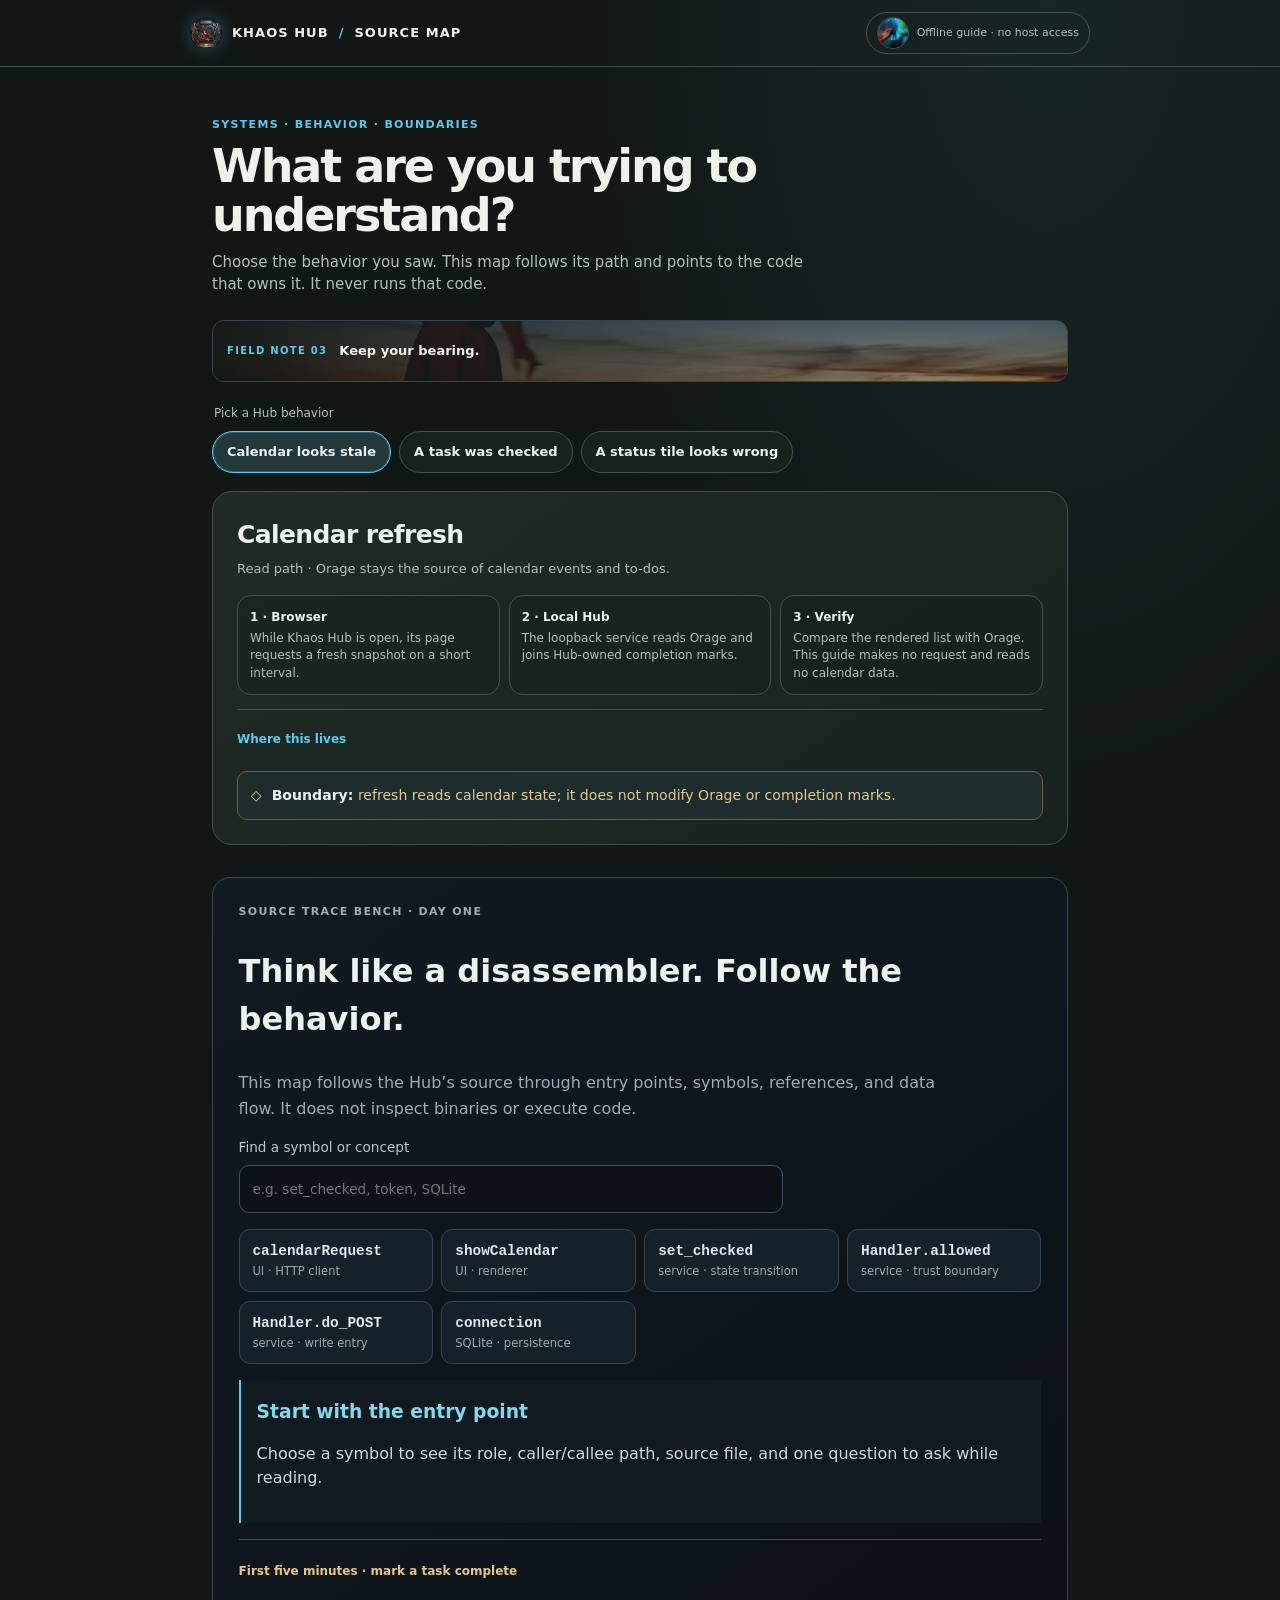
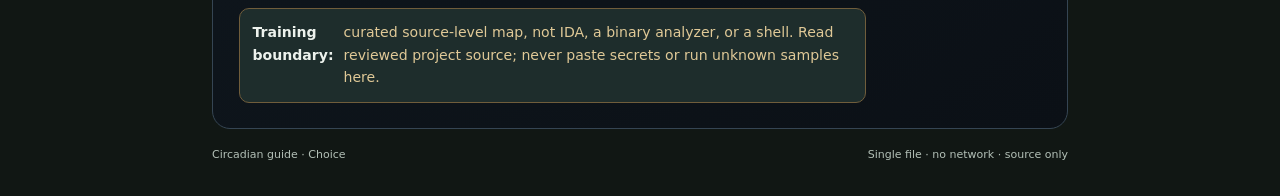
==== commit 8132d5d3: "feat(khaos-hub): compact library and native workspace" ====
--- a/apps/surgery-workshop/garage.html
+++ b/apps/surgery-workshop/garage.html
@@ -4,9 +4,9 @@
   <meta charset="utf-8">
   <meta name="viewport" content="width=device-width, initial-scale=1, viewport-fit=cover">
   <meta name="color-scheme" content="dark">
-  <meta http-equiv="Content-Security-Policy" content="default-src 'none'; script-src 'sha256-d2JpzVwRiDruayd+v5EXFjz5TzQUBJo9If6RDzv/dw0='; style-src 'sha256-GOBjj4EtMA4RINbiY7FT4bvV2Vs/zXoGcf24AhdXr7k='; img-src data:; connect-src 'none'; font-src 'none'; base-uri 'none'; form-action 'none'; object-src 'none'; frame-ancestors 'none';">
+  <meta http-equiv="Content-Security-Policy" content="default-src 'none'; script-src 'sha256-d2JpzVwRiDruayd+v5EXFjz5TzQUBJo9If6RDzv/dw0='; style-src 'sha256-GOBjj4EtMA4RINbiY7FT4bvV2Vs/zXoGcf24AhdXr7k='; img-src data:; connect-src 'none'; font-src 'none'; base-uri 'none'; form-action 'none'; object-src 'none';">
   <meta name="referrer" content="no-referrer">
-  <title>Garage · Khaos Lab</title>
+  <title>Khaos Hub · Source Map</title>
   <style>
     :root{color-scheme:dark;--bg:#111714;--surface:#19211d;--raised:#202b25;--ink:#edf2ed;--muted:#b3c0b7;--line:#435249;--phase:#5ec8ed;font:16px/1.5 system-ui,-apple-system,"Segoe UI",sans-serif;background:var(--bg);color:var(--ink);font-synthesis:none;text-rendering:optimizeLegibility}
     *{box-sizing:border-box}body{min-width:320px;margin:0;background:radial-gradient(ellipse at 82% 0%,color-mix(in srgb,var(--phase) 8%,transparent),transparent 32rem),var(--bg)}
@@ -33,11 +33,11 @@
 </head>
 <body>
   <a class="skip" href="#main">Skip to guide</a>
-  <header class="bar"><div class="brand"><img src="[data-uri]" alt="" aria-hidden="true">KHAOS LAB <b>/</b> GARAGE</div><span class="scope"><img src="[data-uri]" alt="Kimi portrait wallpaper with the KIMI wordmark"><span>Offline guide · no host access</span></span></header>
+  <header class="bar"><div class="brand"><img src="[data-uri]" alt="" aria-hidden="true">KHAOS HUB <b>/</b> SOURCE MAP</div><span class="scope"><img src="[data-uri]" alt="Kimi portrait wallpaper with the KIMI wordmark"><span>Offline guide · no host access</span></span></header>
   <main id="main">
     <p class="eyebrow">SYSTEMS · BEHAVIOR · BOUNDARIES</p>
     <h1>What are you trying to understand?</h1>
-    <p class="intro">Choose the thing you saw. Garage follows its path and points to the code that owns it. This guide never runs that code.</p>
+    <p class="intro">Choose the behavior you saw. This map follows its path and points to the code that owns it. It never runs that code.</p>
     <figure class="horizon-note"><img src="[data-uri]" alt="A figure in red points across a sunset horizon"><figcaption><span>FIELD NOTE 03</span><strong>Keep your bearing.</strong></figcaption></figure>
     <fieldset>
       <legend class="legend">Pick a Hub behavior</legend>
@@ -70,11 +70,11 @@
       <p class="trace-intro">Fixture path · the overview’s sample tiles are not live telemetry.</p>
       <ol class="path"><li><strong>1 · Browser</strong><span>A selected sample scenario changes local presentation.</span></li><li><strong>2 · Fixture</strong><span>Labels and values come from a fixed array in the page bundle.</span></li><li><strong>3 · Verify</strong><span>There is no host, network, inventory, service, or cloud request behind these tiles.</span></li></ol>
       <details><summary>Where this lives</summary><ul class="sources"><li><code>apps/khaos-hub/web/index.html</code> · scenario controls</li><li><code>apps/khaos-hub/web/app.js</code> · cards[] / renderCards()</li></ul></details>
-      <p class="boundary"><span aria-hidden="true">◇</span><span><strong>Boundary:</strong> sample values must not be treated as current system state.</span></p>
+      <p class="boundary"><span aria-hidden="true">◇</span><span><strong>Boundary:</strong> sample values are not current host state. A pilot MFD should identify each value's source and sample time, label stale or unavailable data in words, and use Circadian color only as an accent - never as the only severity cue.</span></p>
     </section>
     <section class="trace-bench" aria-labelledby="bench-title">
       <p class="eyebrow">SOURCE TRACE BENCH · DAY ONE</p><h2 id="bench-title">Think like a disassembler. Follow the behavior.</h2>
-      <p>Garage maps the Hub’s source into entry points, symbols, references, and data flow. It does not inspect binaries or execute code.</p>
+      <p>This map follows the Hub’s source through entry points, symbols, references, and data flow. It does not inspect binaries or execute code.</p>
       <label class="bench-search">Find a symbol or concept <input id="symbol-search" type="search" placeholder="e.g. set_checked, token, SQLite"></label>
       <div class="symbol-grid" id="symbol-grid">
         <button type="button" data-symbol="calendarRequest">calendarRequest <small>UI · HTTP client</small></button>
